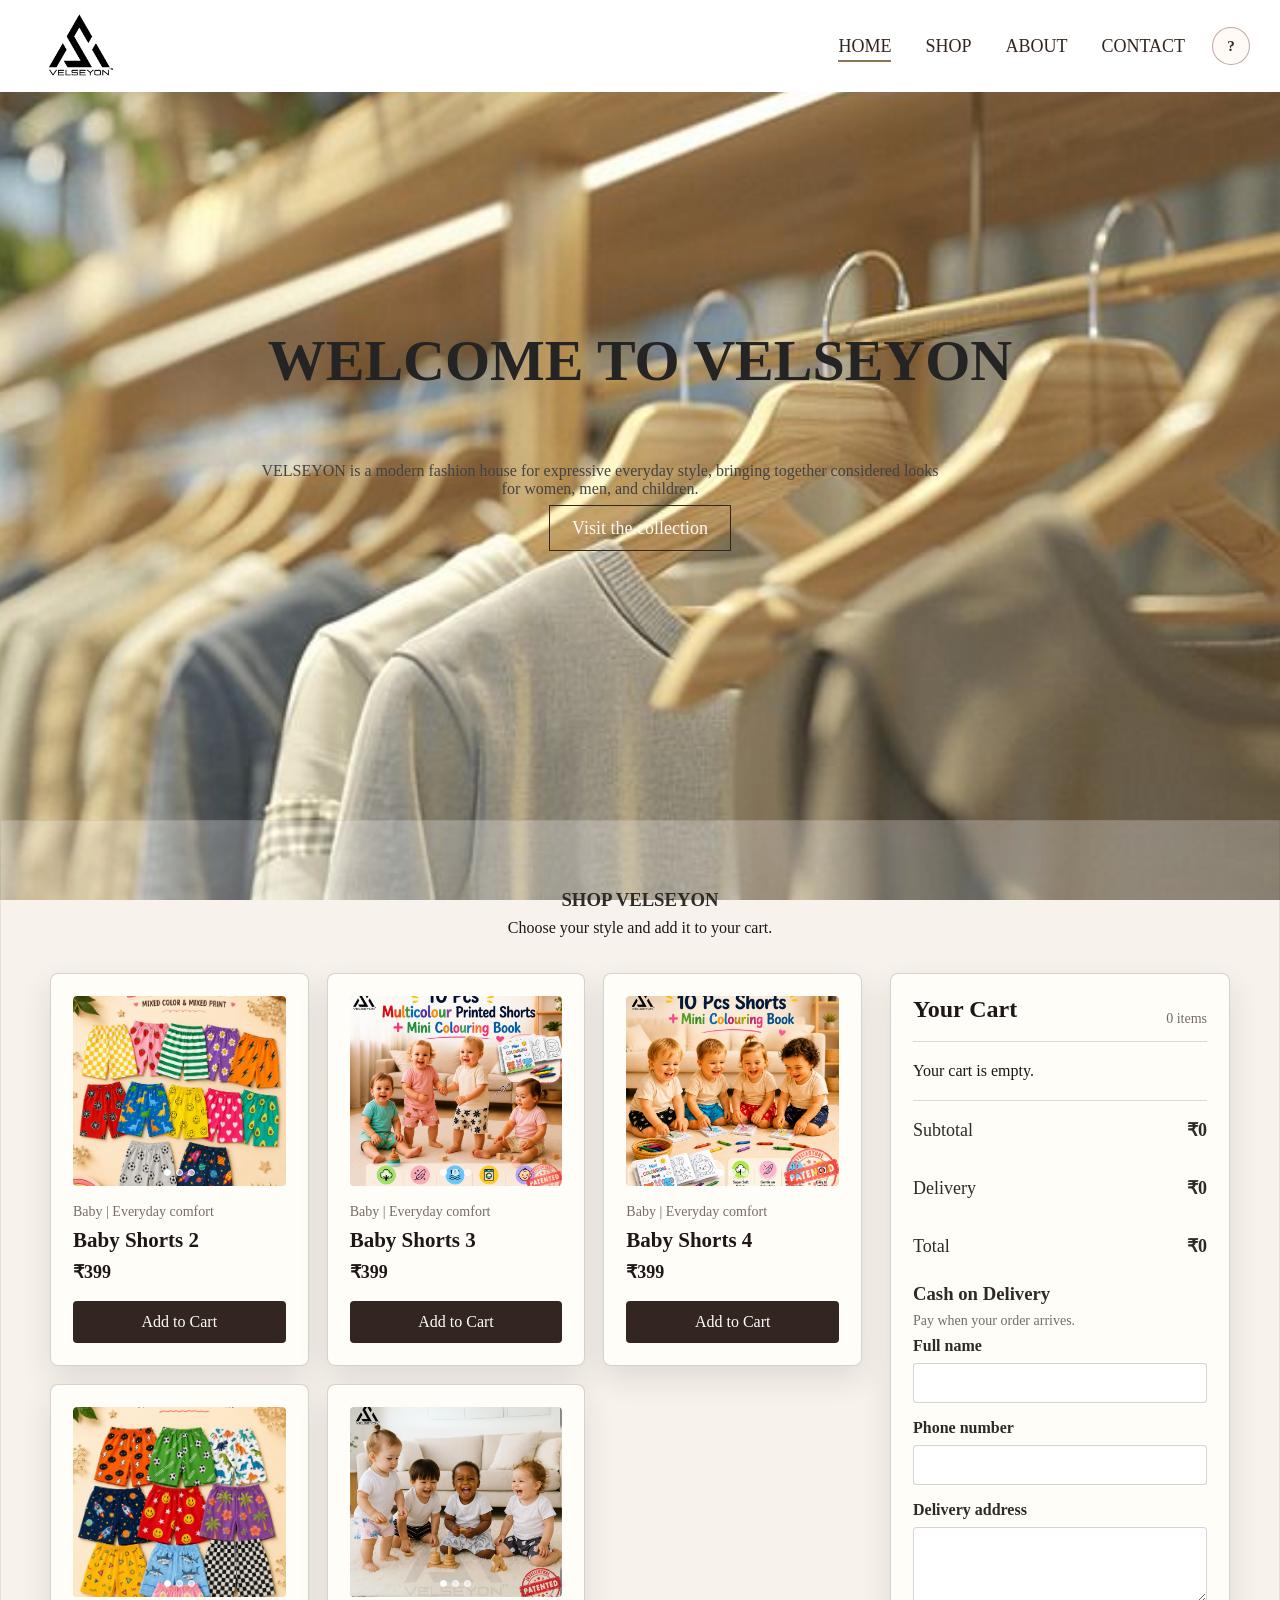
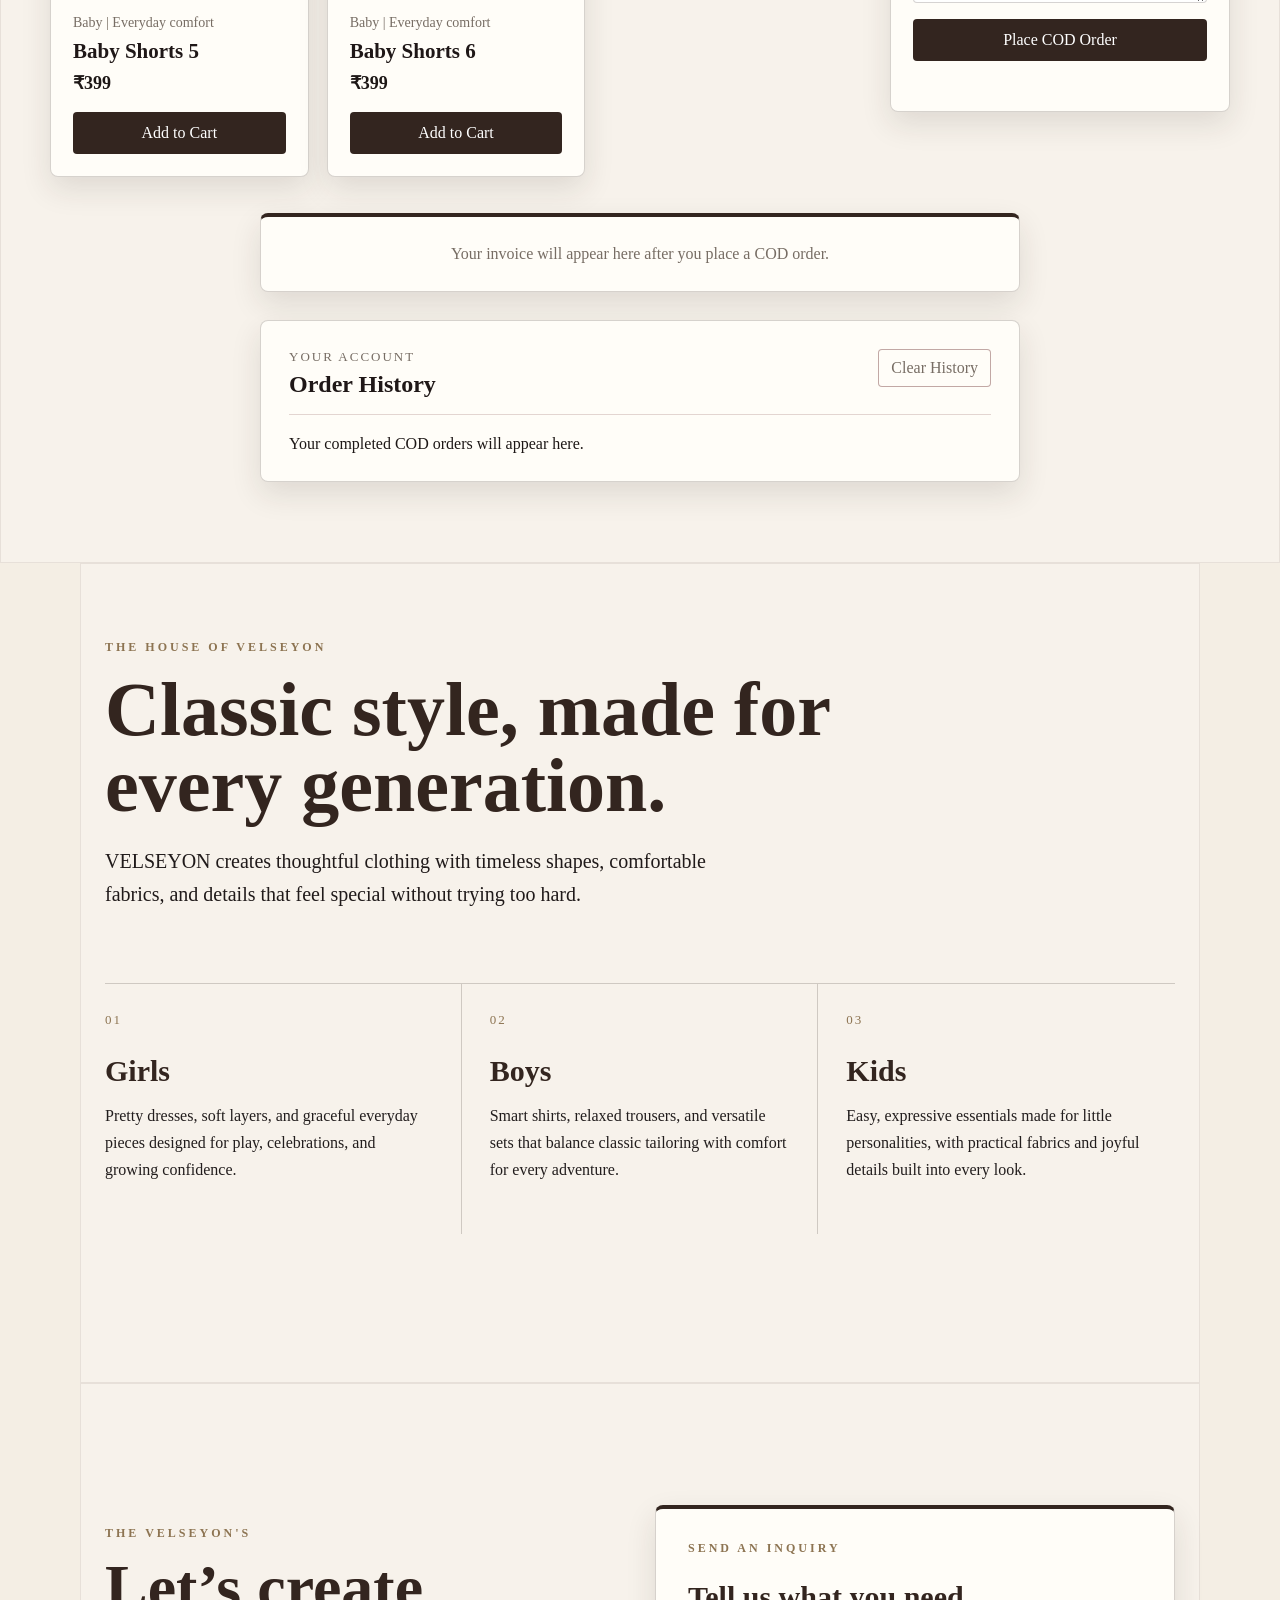
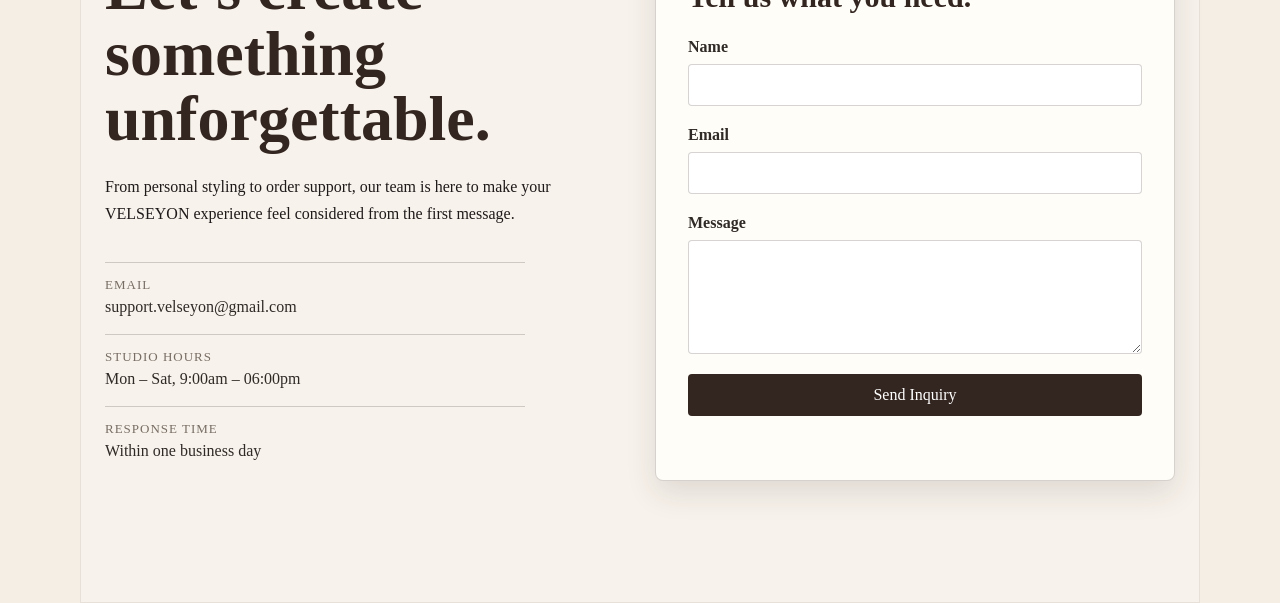
==== index.html @ 360a123c "Update VELSEYON website" ====
<!DOCTYPE html>
<html lang="en">
<head>
    <meta charset="UTF-8">
    <meta name="viewport" content="width=device-width, initial-scale=1.0">
    <meta http-equiv="refresh" content="0; url=HOME%20PAGE.html">
    <title>VELSEYON</title>
</head>
<body>
    <p>Opening VELSEYON...</p>
    <p><a href="HOME%20PAGE.html">Open the VELSEYON home page</a></p>
    <script>window.location.replace('HOME%20PAGE.html');</script>
</body>
</html>
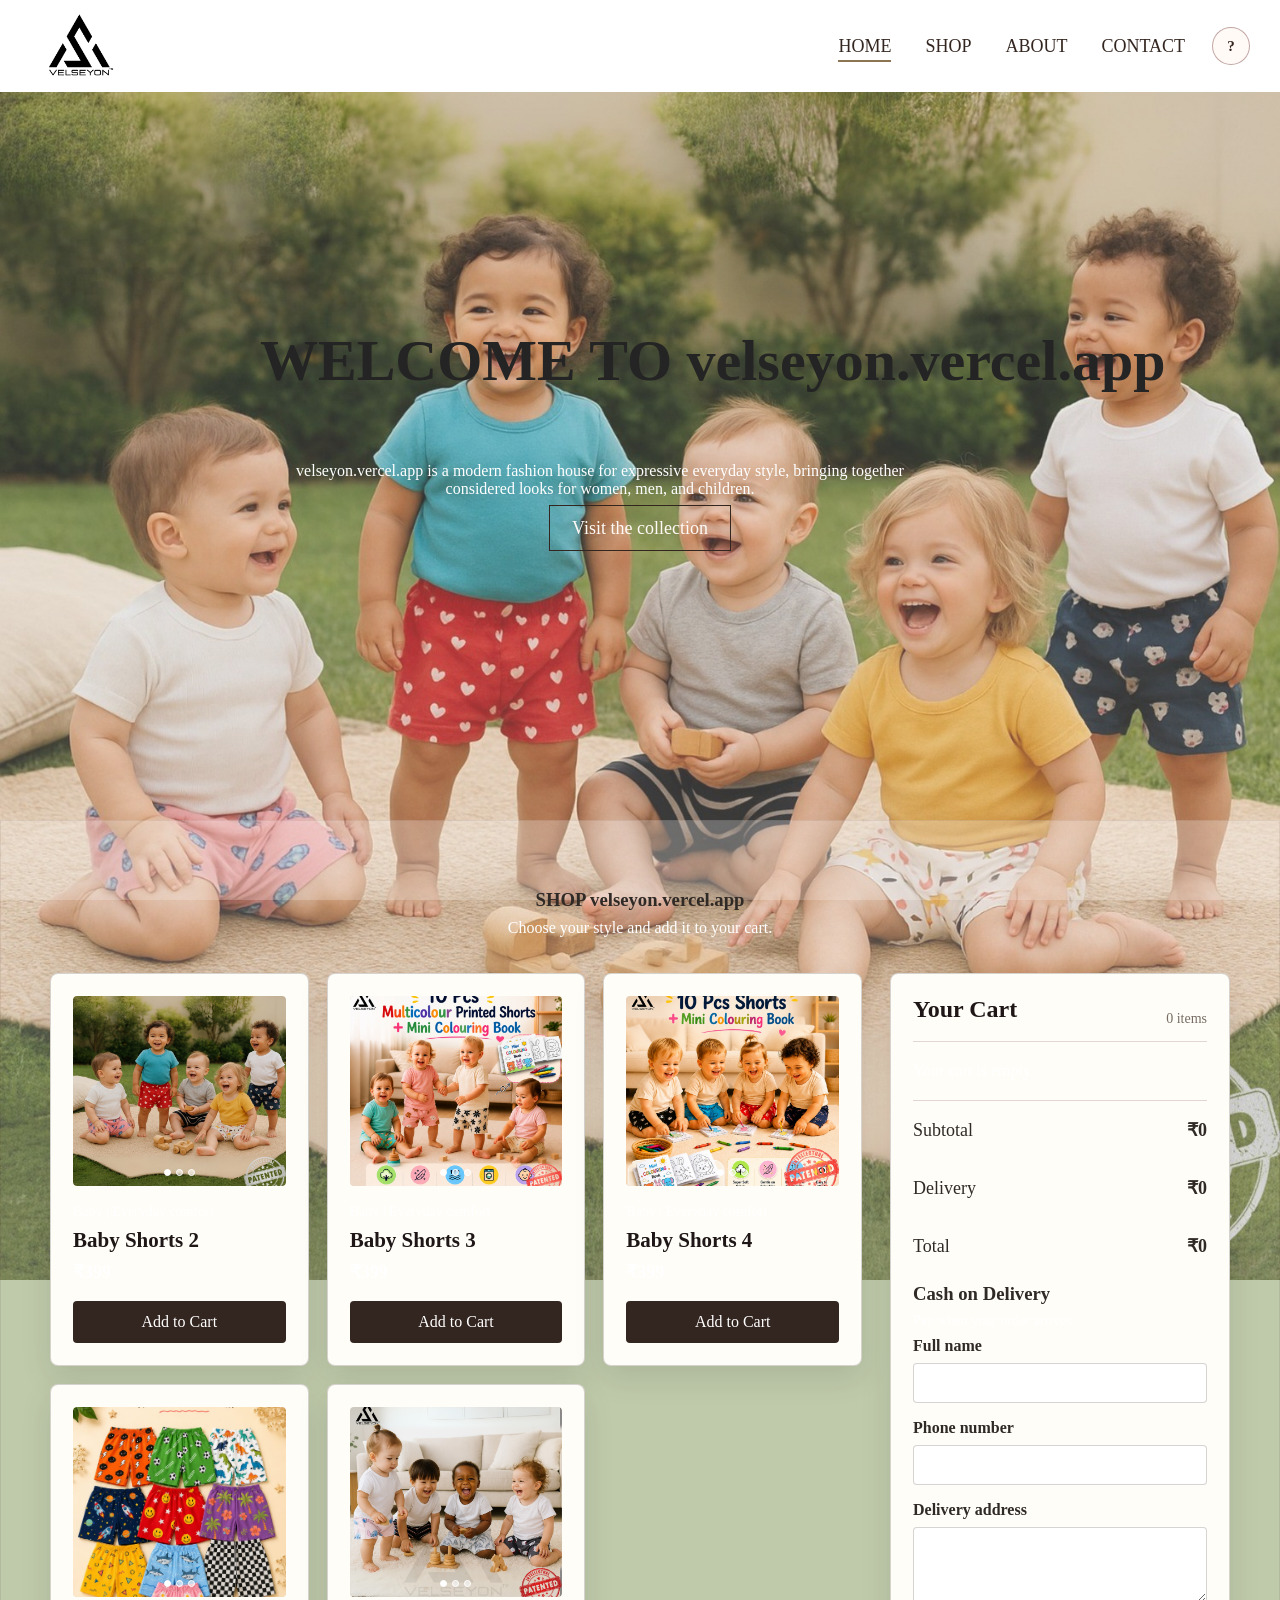
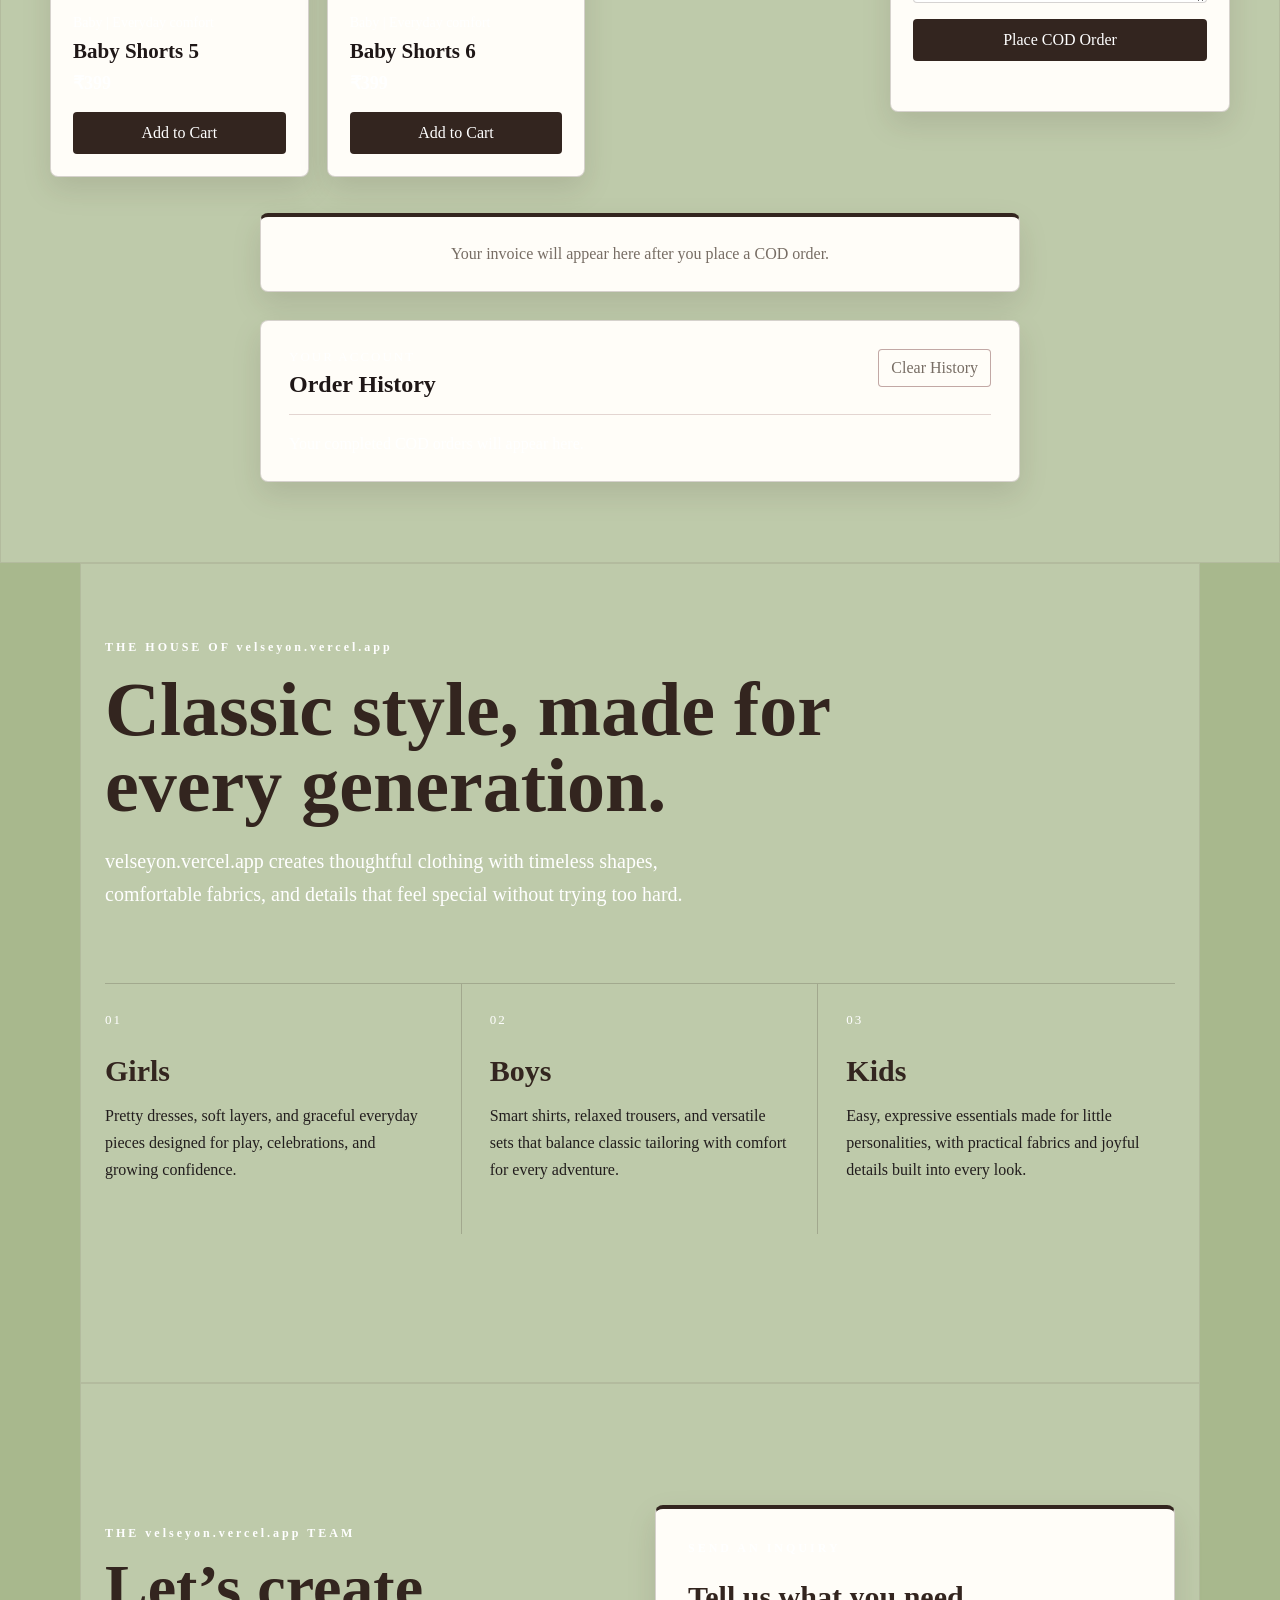
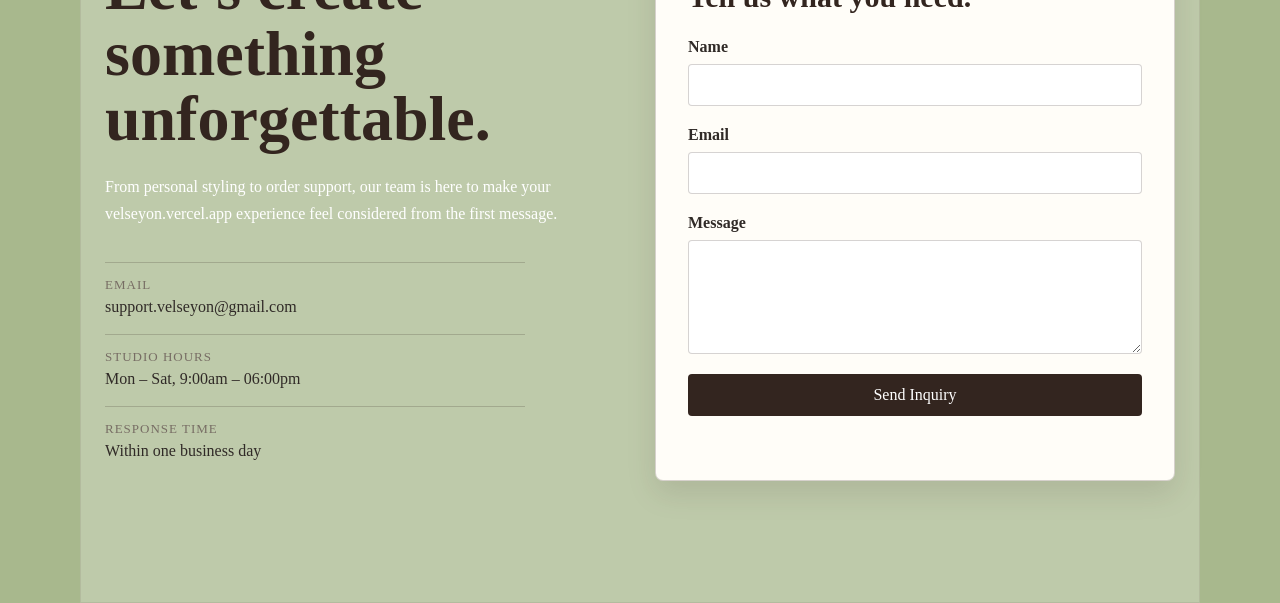
==== commit 2c690142: "Rename site branding to velseyon.vercel.app" ====
--- a/index.html
+++ b/index.html
@@ -4,11 +4,11 @@
     <meta charset="UTF-8">
     <meta name="viewport" content="width=device-width, initial-scale=1.0">
     <meta http-equiv="refresh" content="0; url=HOME%20PAGE.html">
-    <title>VELSEYON</title>
+    <title>velseyon.vercel.app</title>
 </head>
 <body>
-    <p>Opening VELSEYON...</p>
-    <p><a href="HOME%20PAGE.html">Open the VELSEYON home page</a></p>
+    <p>Opening velseyon.vercel.app...</p>
+    <p><a href="HOME%20PAGE.html">Open the velseyon.vercel.app home page</a></p>
     <script>window.location.replace('HOME%20PAGE.html');</script>
 </body>
 </html>
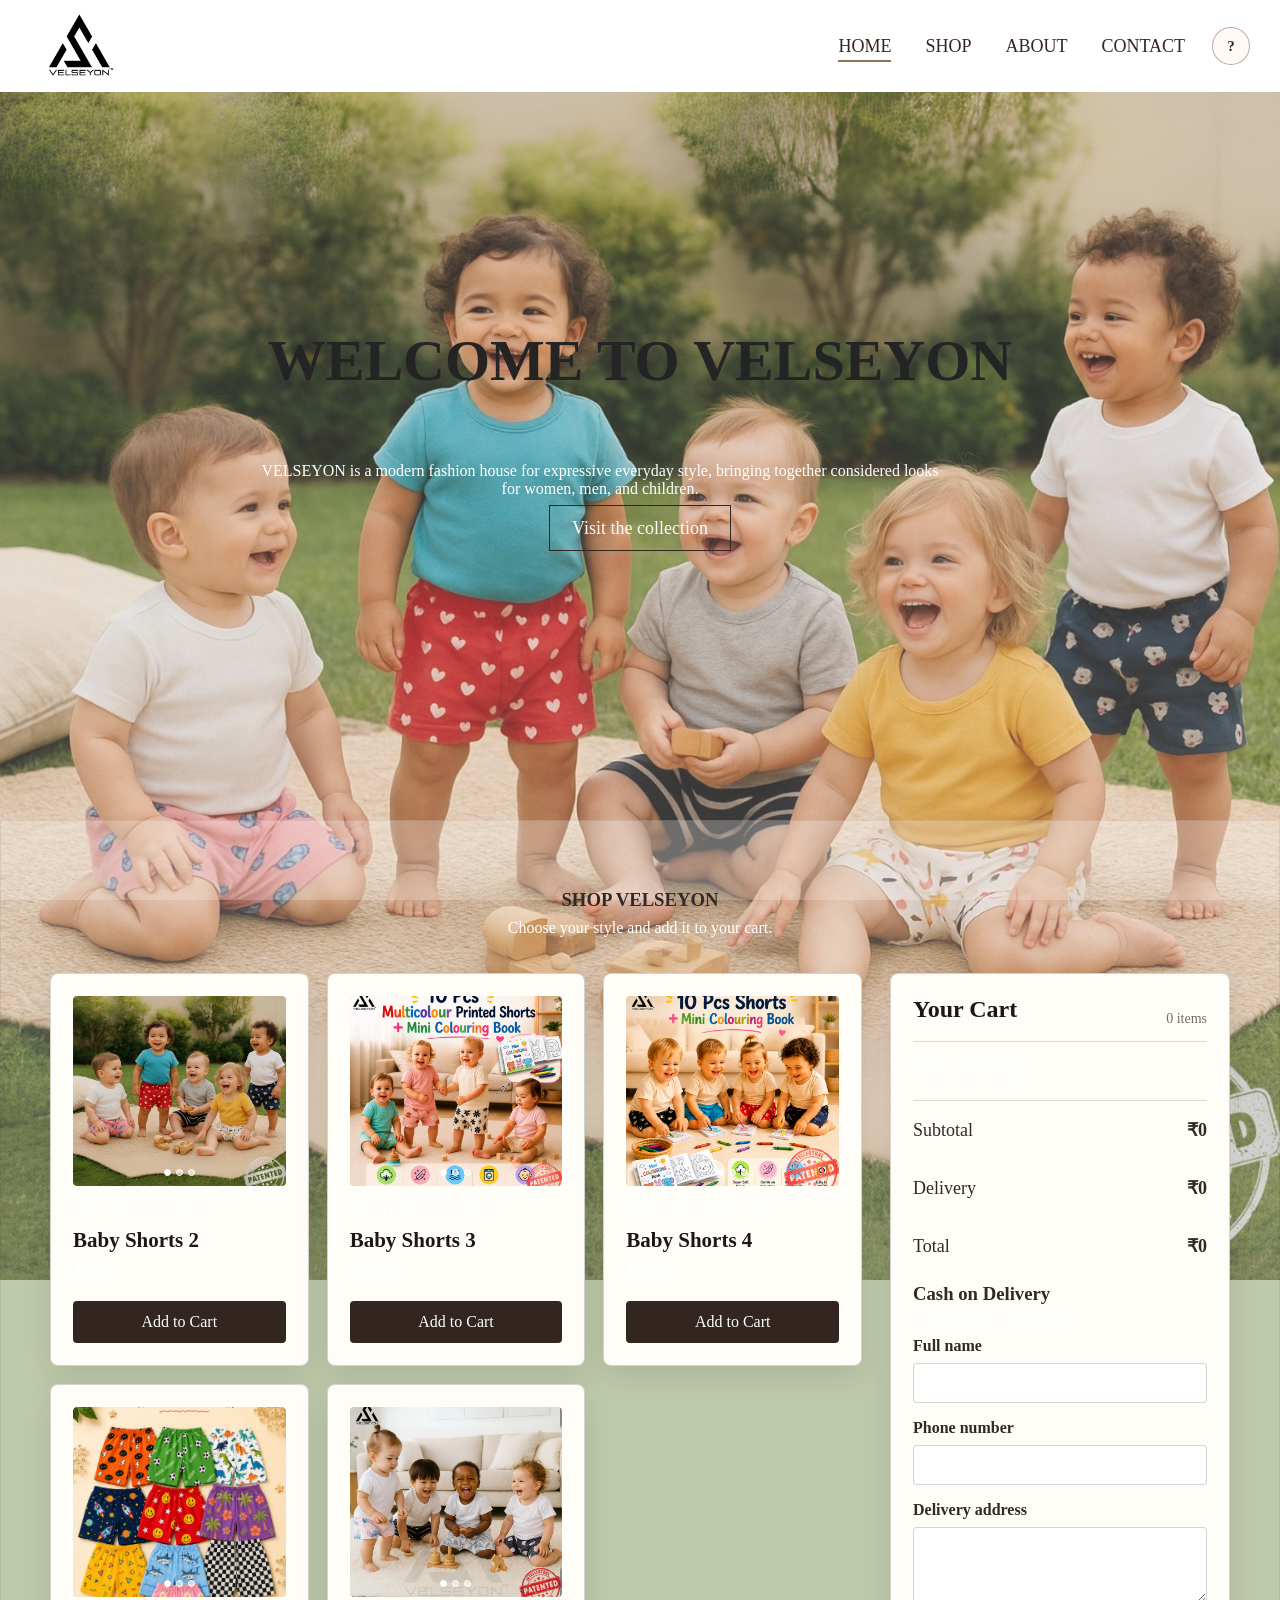
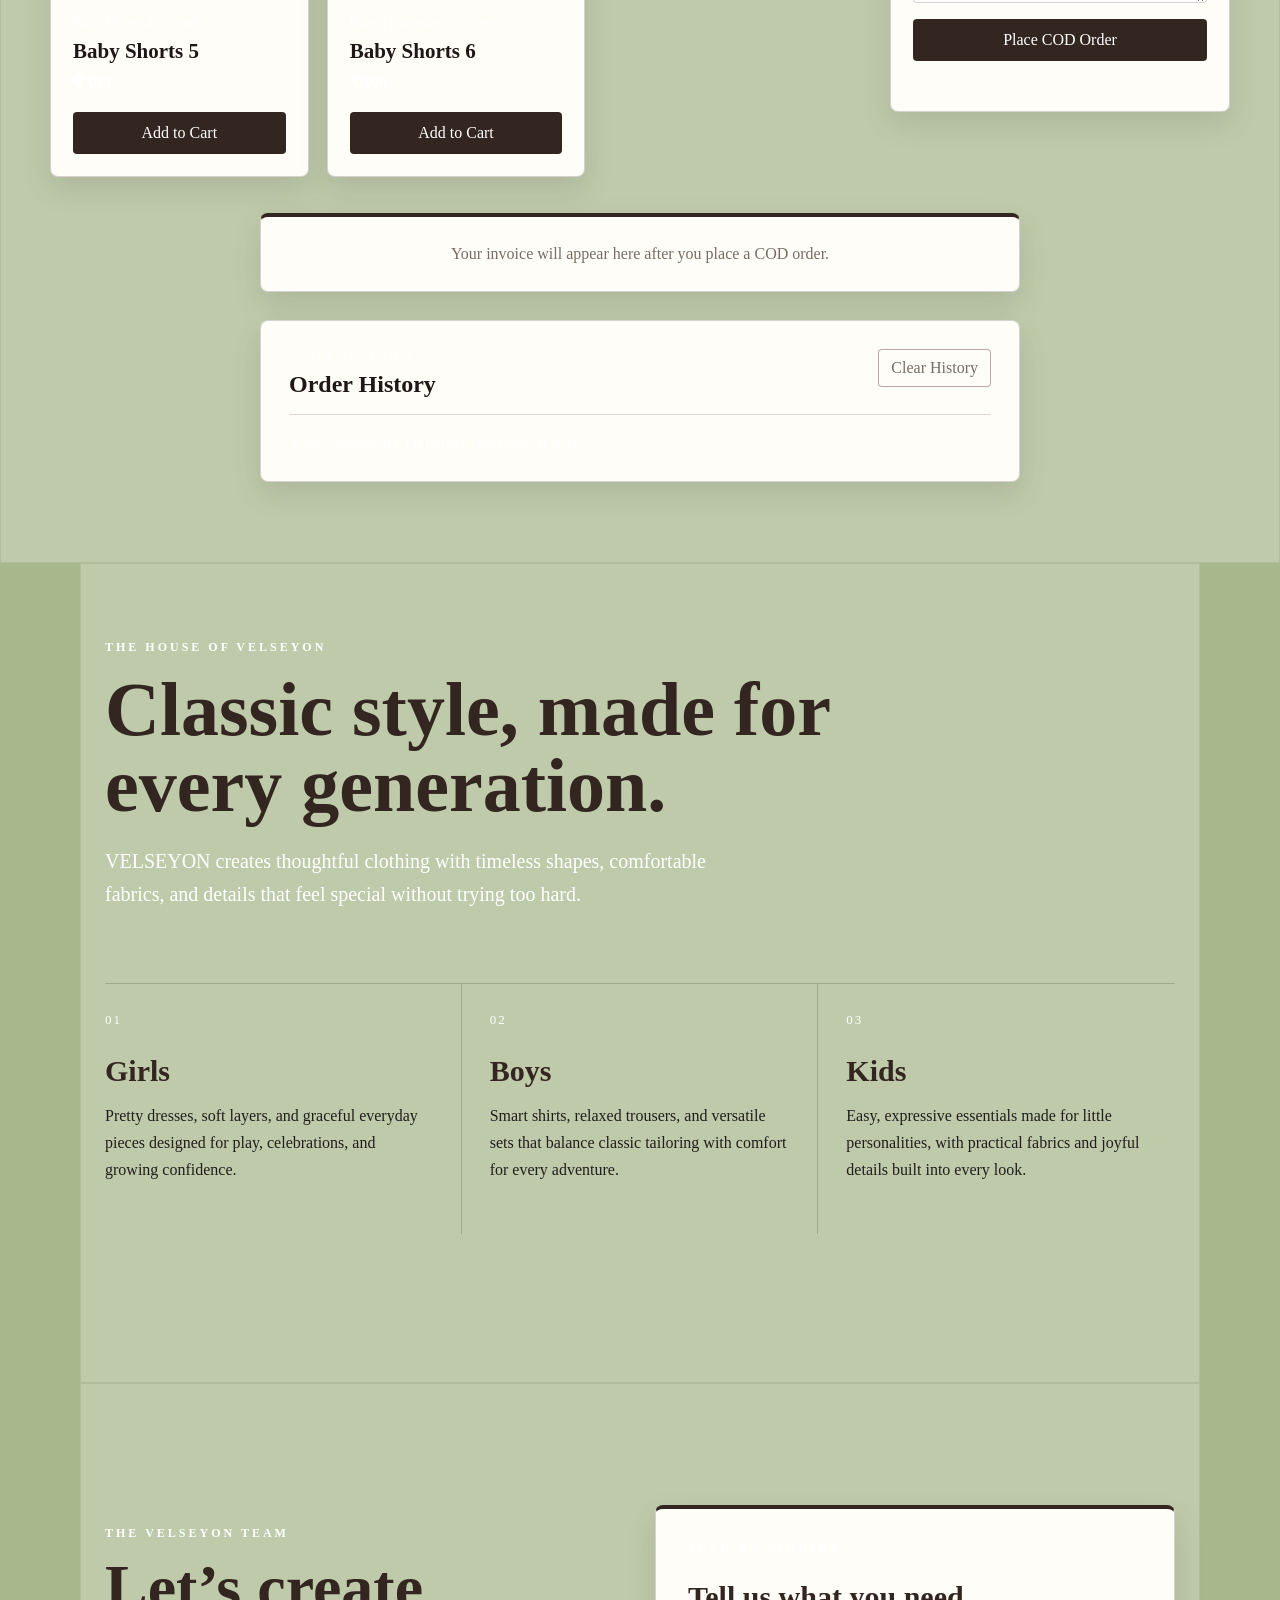
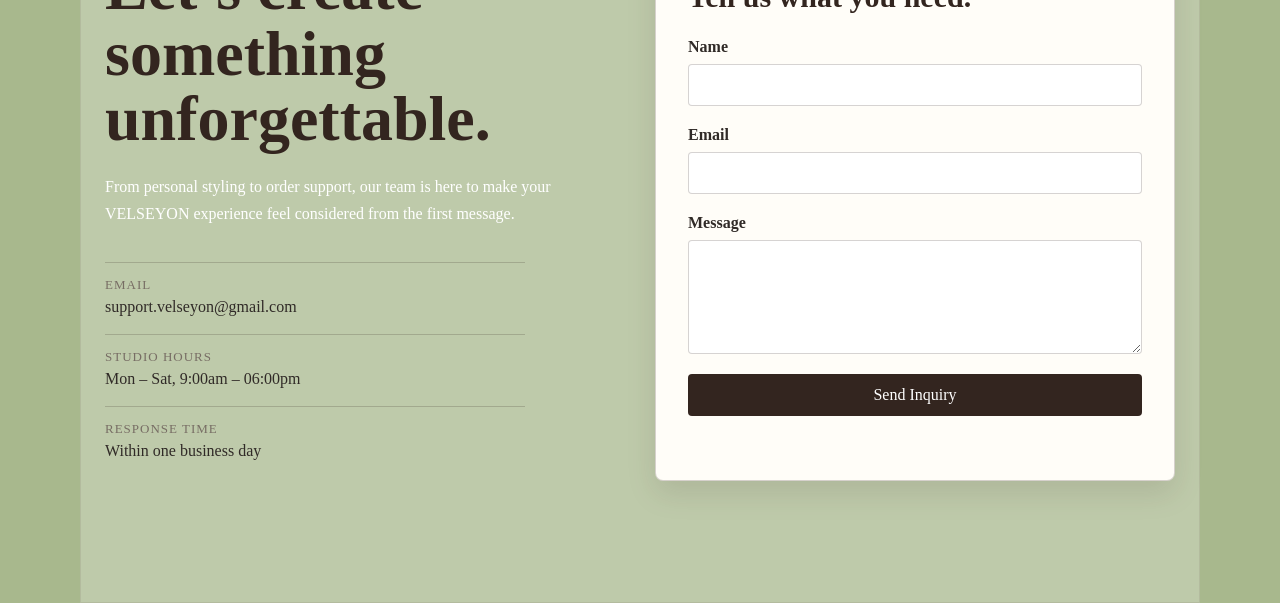
==== commit 4d5e93fe: "Restore Velseyon site branding" ====
--- a/index.html
+++ b/index.html
@@ -4,11 +4,11 @@
     <meta charset="UTF-8">
     <meta name="viewport" content="width=device-width, initial-scale=1.0">
     <meta http-equiv="refresh" content="0; url=HOME%20PAGE.html">
-    <title>velseyon.vercel.app</title>
+    <title>VELSEYON</title>
 </head>
 <body>
-    <p>Opening velseyon.vercel.app...</p>
-    <p><a href="HOME%20PAGE.html">Open the velseyon.vercel.app home page</a></p>
+    <p>Opening VELSEYON...</p>
+    <p><a href="HOME%20PAGE.html">Open the VELSEYON home page</a></p>
     <script>window.location.replace('HOME%20PAGE.html');</script>
 </body>
 </html>
